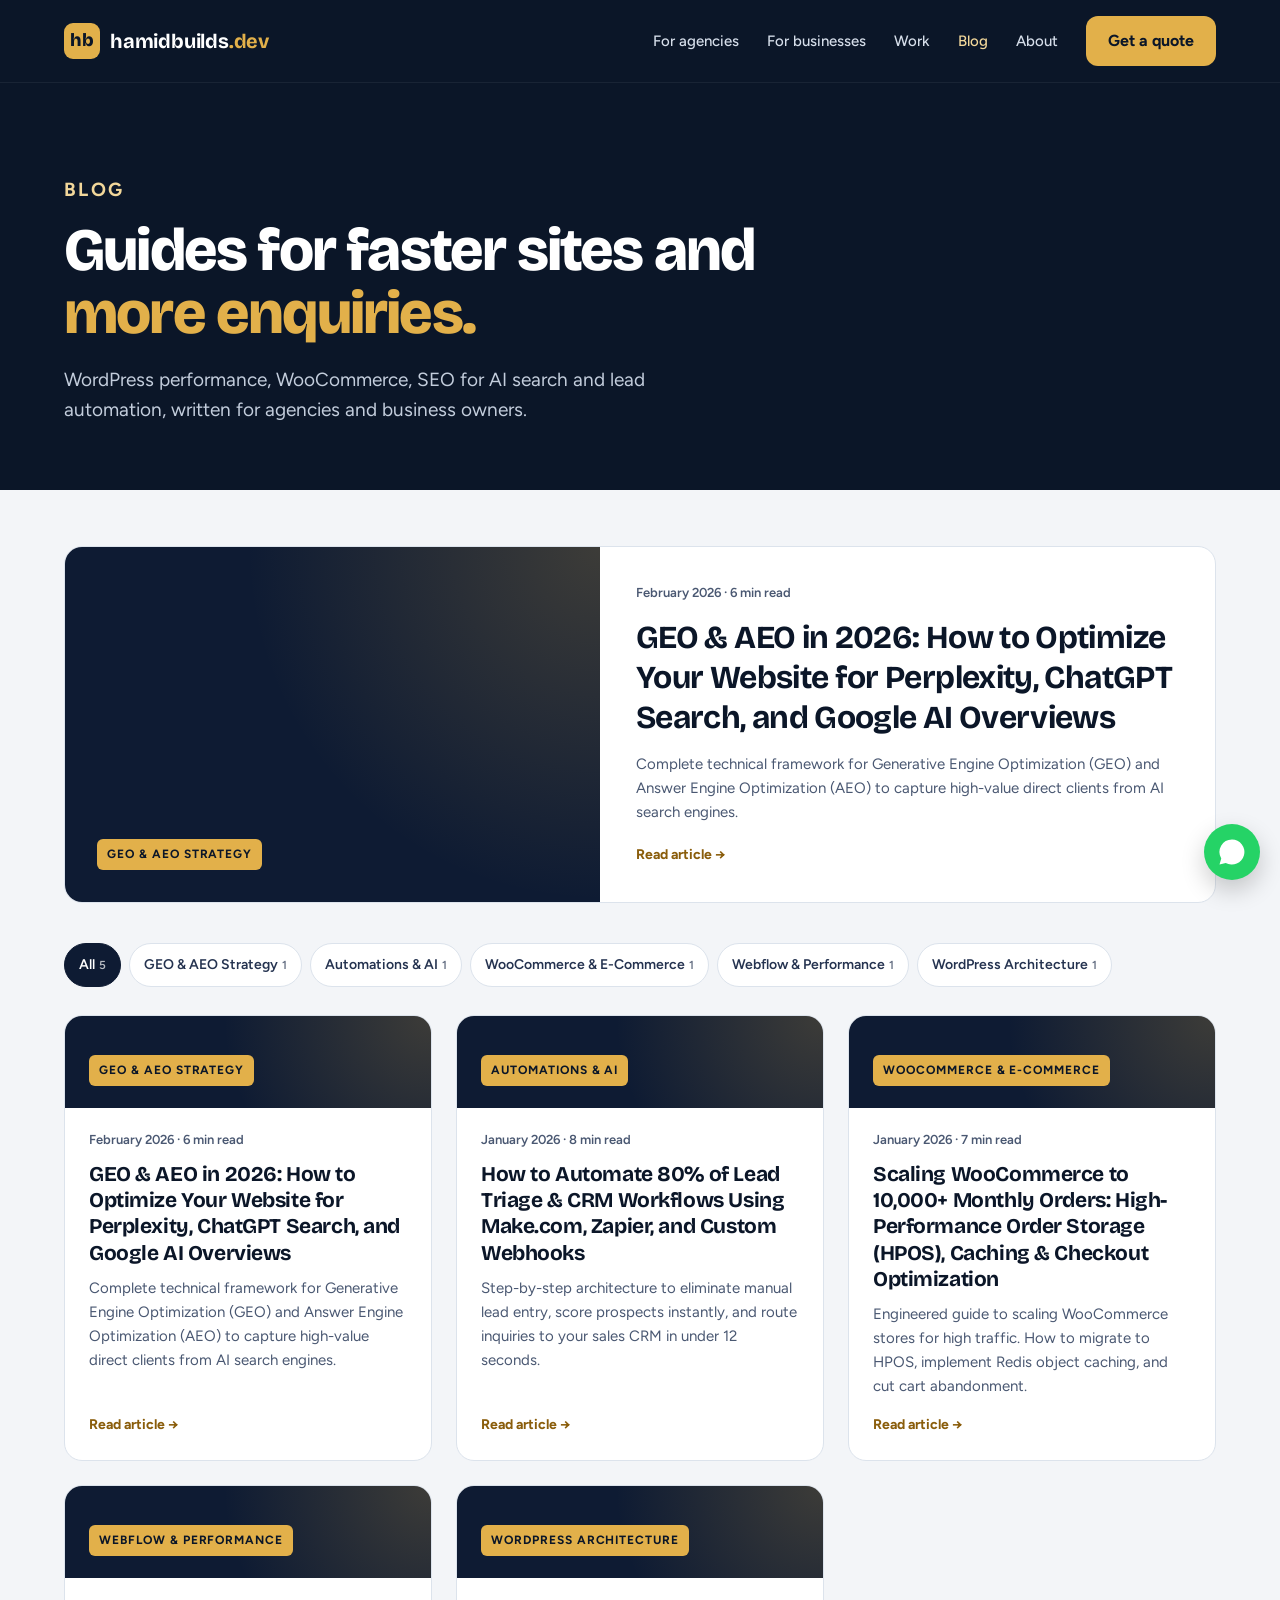
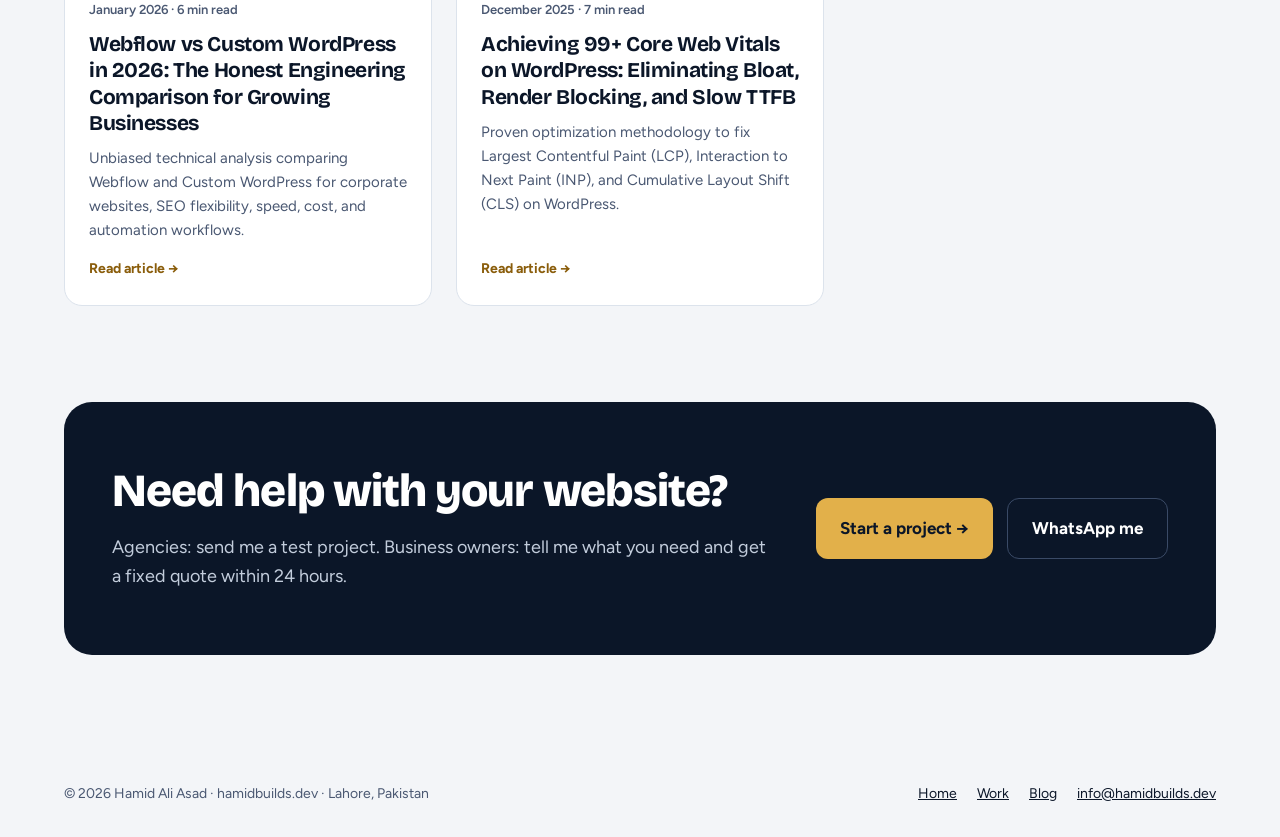
==== blog/index.html @ 0f8c9659 "Sync with hamidbuilds.dev: blog redesign and new contact email Co-Authored-By: Claude Opus 5.5 <nore" ====
<!DOCTYPE html>
<html lang="en">
<head>
<meta charset="UTF-8">
<meta name="viewport" content="width=device-width, initial-scale=1.0">
<title>Blog — WordPress, SEO &amp; Automation Guides | Hamid Ali Asad</title>
<meta name="description" content="Practical guides on WordPress performance, WooCommerce, SEO for AI search, and lead automation from Hamid Ali Asad.">
<link rel="canonical" href="https://hamidbuilds.dev/blog/">
<meta name="robots" content="index, follow, max-image-preview:large">
<meta name="author" content="Hamid Ali Asad">
<meta property="og:type" content="website">
<meta property="og:site_name" content="hamidbuilds.dev">
<meta property="og:title" content="Blog — WordPress, SEO &amp; Automation Guides | Hamid Ali Asad">
<meta property="og:description" content="Practical guides on WordPress performance, WooCommerce, SEO for AI search, and lead automation from Hamid Ali Asad.">
<meta property="og:url" content="https://hamidbuilds.dev/blog/">
<meta property="og:image" content="https://hamidbuilds.dev/assets/og-image.png">
<meta name="twitter:card" content="summary_large_image">
<meta name="twitter:title" content="Blog — WordPress, SEO &amp; Automation Guides | Hamid Ali Asad">
<meta name="twitter:description" content="Practical guides on WordPress performance, WooCommerce, SEO for AI search, and lead automation from Hamid Ali Asad.">
<meta name="twitter:image" content="https://hamidbuilds.dev/assets/og-image.png">
<meta name="theme-color" content="#0B1628">
<link rel="icon" href="data:image/svg+xml,%3Csvg xmlns='http://www.w3.org/2000/svg' viewBox='0 0 64 64'%3E%3Crect width='64' height='64' rx='16' fill='%23E2B04A'/%3E%3Ctext x='32' y='43' text-anchor='middle' font-family='Arial' font-weight='800' font-size='30' fill='%230B1628'%3Ehb%3C/text%3E%3C/svg%3E">
<link rel="alternate" type="application/rss+xml" title="hamidbuilds.dev blog" href="https://hamidbuilds.dev/blog/feed.xml">
<link rel="preconnect" href="https://fonts.googleapis.com">
<link rel="preconnect" href="https://fonts.gstatic.com" crossorigin>
<link href="https://fonts.googleapis.com/css2?family=Bricolage+Grotesque:opsz,wght@12..96,500;12..96,700;12..96,800&family=Figtree:wght@400;500;600;700&display=swap" rel="stylesheet">
<link rel="stylesheet" href="/assets/site.css">
<script type="application/ld+json">{"@context": "https://schema.org", "@type": "Blog", "name": "hamidbuilds.dev blog", "url": "https://hamidbuilds.dev/blog/", "author": {"@type": "Person", "name": "Hamid Ali Asad"}, "blogPost": [{"@type": "BlogPosting", "headline": "GEO & AEO in 2026: How to Optimize Your Website for Perplexity, ChatGPT Search, and Google AI Overviews", "url": "https://hamidbuilds.dev/blog/geo-aeo-generative-engine-optimization-guide.html", "datePublished": "2026-02-01"}, {"@type": "BlogPosting", "headline": "How to Automate 80% of Lead Triage & CRM Workflows Using Make.com, Zapier, and Custom Webhooks", "url": "https://hamidbuilds.dev/blog/automate-lead-triage-crm-workflows-make-zapier.html", "datePublished": "2026-01-01"}, {"@type": "BlogPosting", "headline": "Scaling WooCommerce to 10,000+ Monthly Orders: High-Performance Order Storage (HPOS), Caching & Checkout Optimization", "url": "https://hamidbuilds.dev/blog/scaling-woocommerce-hpos-caching-checkout-optimization.html", "datePublished": "2026-01-01"}, {"@type": "BlogPosting", "headline": "Webflow vs Custom WordPress in 2026: The Honest Engineering Comparison for Growing Businesses", "url": "https://hamidbuilds.dev/blog/webflow-vs-custom-wordpress-engineering-comparison.html", "datePublished": "2026-01-01"}, {"@type": "BlogPosting", "headline": "Achieving 99+ Core Web Vitals on WordPress: Eliminating Bloat, Render Blocking, and Slow TTFB", "url": "https://hamidbuilds.dev/blog/achieving-99-core-web-vitals-wordpress.html", "datePublished": "2025-12-01"}]}</script>
</head>
<body>
<a class="skip" href="#main">Skip to content</a>
<header class="site-header">
  <div class="wrap">
    <a class="brand" href="/" aria-label="hamidbuilds.dev home">
      <span class="brand-mark" aria-hidden="true">hb</span>
      <span class="brand-name">hamidbuilds<span>.dev</span></span>
    </a>
    <button class="nav-toggle" type="button" aria-expanded="false" aria-controls="site-nav" aria-label="Open menu">
      <svg aria-hidden="true" width="22" height="22" viewBox="0 0 24 24" fill="none" stroke="currentColor" stroke-width="2" stroke-linecap="round"><path d="M4 7h16M4 12h16M4 17h16"/></svg>
    </button>
    <nav class="nav" id="site-nav" aria-label="Main">
      <a href="/#agencies">For agencies</a>
      <a href="/#businesses">For businesses</a>
      <a href="/work.html">Work</a>
      <a href="/blog/" aria-current="page">Blog</a>
      <a href="/#about">About</a>
      <a class="btn btn-gold" href="/#contact">Get a quote</a>
    </nav>
  </div>
</header>

<main id="main">
  <section class="page-hero">
    <div class="wrap">
      <p class="eyebrow" style="color:var(--gold-soft)">Blog</p>
      <h1 style="margin-top:14px">Guides for faster sites and <span>more enquiries.</span></h1>
      <p>WordPress performance, WooCommerce, SEO for AI search and lead automation, written for agencies and business owners.</p>
    </div>
  </section>
  <section class="section" style="padding-top:56px">
    <div class="wrap">
      <a class="post-card post-card-big" href="/blog/geo-aeo-generative-engine-optimization-guide.html" data-cat="GEO &amp; AEO Strategy"><div class="post-card-top"><span class="post-cat">GEO &amp; AEO Strategy</span></div><div class="post-card-body"><span class="card-meta">February 2026 · 6 min read</span><h3>GEO &amp; AEO in 2026: How to Optimize Your Website for Perplexity, ChatGPT Search, and Google AI Overviews</h3><p class="card-desc">Complete technical framework for Generative Engine Optimization (GEO) and Answer Engine Optimization (AEO) to capture high-value direct clients from AI search engines.</p><span class="post-more">Read article →</span></div></a>
      <div class="tabs blog-tabs" id="blog-tabs" role="group" aria-label="Filter by topic"><button class="tab" type="button" data-cat="All" aria-pressed="true">All<small>5</small></button><button class="tab" type="button" data-cat="GEO &amp; AEO Strategy" aria-pressed="false">GEO &amp; AEO Strategy<small>1</small></button><button class="tab" type="button" data-cat="Automations &amp; AI" aria-pressed="false">Automations &amp; AI<small>1</small></button><button class="tab" type="button" data-cat="WooCommerce &amp; E-Commerce" aria-pressed="false">WooCommerce &amp; E-Commerce<small>1</small></button><button class="tab" type="button" data-cat="Webflow &amp; Performance" aria-pressed="false">Webflow &amp; Performance<small>1</small></button><button class="tab" type="button" data-cat="WordPress Architecture" aria-pressed="false">WordPress Architecture<small>1</small></button></div>
      <div class="post-grid" id="post-grid"><a class="post-card" href="/blog/geo-aeo-generative-engine-optimization-guide.html" data-cat="GEO &amp; AEO Strategy"><div class="post-card-top"><span class="post-cat">GEO &amp; AEO Strategy</span></div><div class="post-card-body"><span class="card-meta">February 2026 · 6 min read</span><h3>GEO &amp; AEO in 2026: How to Optimize Your Website for Perplexity, ChatGPT Search, and Google AI Overviews</h3><p class="card-desc">Complete technical framework for Generative Engine Optimization (GEO) and Answer Engine Optimization (AEO) to capture high-value direct clients from AI search engines.</p><span class="post-more">Read article →</span></div></a><a class="post-card" href="/blog/automate-lead-triage-crm-workflows-make-zapier.html" data-cat="Automations &amp; AI"><div class="post-card-top"><span class="post-cat">Automations &amp; AI</span></div><div class="post-card-body"><span class="card-meta">January 2026 · 8 min read</span><h3>How to Automate 80% of Lead Triage &amp; CRM Workflows Using Make.com, Zapier, and Custom Webhooks</h3><p class="card-desc">Step-by-step architecture to eliminate manual lead entry, score prospects instantly, and route inquiries to your sales CRM in under 12 seconds.</p><span class="post-more">Read article →</span></div></a><a class="post-card" href="/blog/scaling-woocommerce-hpos-caching-checkout-optimization.html" data-cat="WooCommerce &amp; E-Commerce"><div class="post-card-top"><span class="post-cat">WooCommerce &amp; E-Commerce</span></div><div class="post-card-body"><span class="card-meta">January 2026 · 7 min read</span><h3>Scaling WooCommerce to 10,000+ Monthly Orders: High-Performance Order Storage (HPOS), Caching &amp; Checkout Optimization</h3><p class="card-desc">Engineered guide to scaling WooCommerce stores for high traffic. How to migrate to HPOS, implement Redis object caching, and cut cart abandonment.</p><span class="post-more">Read article →</span></div></a><a class="post-card" href="/blog/webflow-vs-custom-wordpress-engineering-comparison.html" data-cat="Webflow &amp; Performance"><div class="post-card-top"><span class="post-cat">Webflow &amp; Performance</span></div><div class="post-card-body"><span class="card-meta">January 2026 · 6 min read</span><h3>Webflow vs Custom WordPress in 2026: The Honest Engineering Comparison for Growing Businesses</h3><p class="card-desc">Unbiased technical analysis comparing Webflow and Custom WordPress for corporate websites, SEO flexibility, speed, cost, and automation workflows.</p><span class="post-more">Read article →</span></div></a><a class="post-card" href="/blog/achieving-99-core-web-vitals-wordpress.html" data-cat="WordPress Architecture"><div class="post-card-top"><span class="post-cat">WordPress Architecture</span></div><div class="post-card-body"><span class="card-meta">December 2025 · 7 min read</span><h3>Achieving 99+ Core Web Vitals on WordPress: Eliminating Bloat, Render Blocking, and Slow TTFB</h3><p class="card-desc">Proven optimization methodology to fix Largest Contentful Paint (LCP), Interaction to Next Paint (INP), and Cumulative Layout Shift (CLS) on WordPress.</p><span class="post-more">Read article →</span></div></a></div>
    </div>
  </section>

<section class="contact" style="background:transparent;padding:0 0 96px">
  <div class="wrap">
    <div class="contact-card" style="align-items:center">
      <div class="contact-copy">
        <h2>Need help with your website?</h2>
        <p>Agencies: send me a test project. Business owners: tell me what you need and get a fixed quote within 24 hours.</p>
      </div>
      <div class="cta-row">
        <a class="btn btn-gold btn-lg" href="/#contact">Start a project →</a>
        <a class="btn btn-ghost btn-lg" href="https://wa.me/923077138743" target="_blank" rel="noopener">WhatsApp me</a>
      </div>
    </div>
  </div>
</section>
</main>
<script>
(function(){
  var tabs=[].slice.call(document.querySelectorAll('#blog-tabs .tab'));
  var cards=[].slice.call(document.querySelectorAll('#post-grid .post-card'));
  tabs.forEach(function(t){t.addEventListener('click',function(){
    var c=t.getAttribute('data-cat');
    tabs.forEach(function(x){x.setAttribute('aria-pressed',x===t?'true':'false');});
    cards.forEach(function(k){k.hidden=!(c==='All'||k.getAttribute('data-cat')===c);});
  });});
})();
</script>
<footer class="site-footer">
  <div class="wrap">
    <span>© <span id="year">2026</span> Hamid Ali Asad · hamidbuilds.dev · Lahore, Pakistan</span>
    <nav aria-label="Footer"><a href="/">Home</a><a href="/work.html">Work</a><a href="/blog/">Blog</a><a href="mailto:info@hamidbuilds.dev">info@hamidbuilds.dev</a></nav>
  </div>
</footer>
<a class="wa-float" href="https://wa.me/923077138743" target="_blank" rel="noopener" aria-label="Chat on WhatsApp"><svg aria-hidden="true" width="30" height="30" viewBox="0 0 24 24" fill="#fff"><path d="M12 2a10 10 0 0 0-8.6 15.1L2 22l5-1.3A10 10 0 1 0 12 2zm4.5 12.1c-.2-.1-1.5-.7-1.7-.8s-.4-.1-.6.1-.7.8-.8 1-.3.2-.6.1a6.7 6.7 0 0 1-3.3-2.9c-.3-.4.3-.4.7-1.3a.5.5 0 0 0 0-.5l-.8-1.8c-.2-.5-.4-.4-.6-.4h-.5a1 1 0 0 0-.7.3 3 3 0 0 0-.9 2.2 5.2 5.2 0 0 0 1.1 2.7 11.8 11.8 0 0 0 4.5 4c1.7.7 2.3.8 3.2.6a2.7 2.7 0 0 0 1.7-1.2 2.2 2.2 0 0 0 .2-1.2c-.1-.1-.3-.2-.5-.3z"/></svg></a>
<script src="/assets/site.js" defer></script>
</body>
</html>
---- assets/site.css ----
:root{
  --navy-900:#0B1628;
  --navy-800:#0E1B33;
  --navy-700:#13223D;
  --navy-600:#1B2D4E;
  --line-dark:#22355A;
  --gold:#E2B04A;
  --gold-soft:#F2D79A;
  --gold-ink:#8A5D0B;
  --ink:#0B1628;
  --text:#142033;
  --muted:#4A5872;
  --muted-dark:#93A1B8;
  --body-dark:#C3CDDC;
  --bg:#F3F5F8;
  --card:#FFFFFF;
  --line:#DCE3EC;
  --chip:#EEF2F7;
  --radius:18px;
  --display:'Bricolage Grotesque',system-ui,sans-serif;
  --sans:'Figtree',system-ui,sans-serif;
}
*,*::before,*::after{box-sizing:border-box}
html{scroll-behavior:smooth}
body{margin:0;background:var(--bg);color:var(--text);font-family:var(--sans);font-size:16px;line-height:1.6;-webkit-font-smoothing:antialiased}
img{max-width:100%;display:block}
a{color:var(--ink)}
a:hover{color:var(--gold-ink)}
h1,h2,h3{margin:0;font-family:var(--display);letter-spacing:-.02em;color:var(--ink)}
p{margin:0}
.wrap{max-width:1200px;margin:0 auto;padding:0 24px}
.skip{position:absolute;left:-999px;top:8px;background:var(--gold);color:var(--ink);padding:10px 14px;border-radius:8px;z-index:200}
.skip:focus{left:8px}
:focus-visible{outline:3px solid var(--gold);outline-offset:3px;border-radius:6px}

/* Header */
.site-header{background:var(--navy-900);color:#fff;position:sticky;top:0;z-index:100;border-bottom:1px solid rgba(255,255,255,.06)}
.site-header .wrap{display:flex;align-items:center;justify-content:space-between;gap:16px;padding-top:16px;padding-bottom:16px}
.brand{display:flex;align-items:center;gap:10px;color:#fff;text-decoration:none}
.brand:hover{color:#fff}
.brand-mark{width:36px;height:36px;border-radius:9px;background:var(--gold);color:var(--navy-900);display:flex;align-items:center;justify-content:center;font-family:var(--display);font-weight:800;font-size:18px}
.brand-name{font-family:var(--display);font-weight:700;font-size:20px;letter-spacing:-.01em}
.brand-name span{color:var(--gold)}
.nav{display:flex;align-items:center;gap:28px;font-size:15px;font-weight:500}
.nav a{color:#D6DEEA;text-decoration:none}
.nav a:hover,.nav a[aria-current="page"]{color:var(--gold-soft)}
.nav .btn{color:var(--navy-900)}
.nav-toggle{display:none;background:none;border:1px solid #3A4A66;color:#fff;border-radius:10px;width:44px;height:44px;align-items:center;justify-content:center;cursor:pointer}

/* Buttons */
.btn{display:inline-flex;align-items:center;justify-content:center;gap:8px;min-height:48px;padding:12px 22px;border-radius:12px;font-weight:700;font-size:16px;text-decoration:none;border:0;cursor:pointer;font-family:inherit;transition:transform .15s,background .15s}
.btn:hover{transform:translateY(-1px)}
.btn-gold{background:var(--gold);color:var(--navy-900)}
.btn-gold:hover{background:#ECC066;color:var(--navy-900)}
.btn-navy{background:var(--navy-800);color:#fff}
.btn-navy:hover{background:#18294A;color:#fff}
.btn-ghost{background:transparent;color:#fff;border:1px solid #3A4A66}
.btn-ghost:hover{border-color:var(--gold);color:#fff}
.btn-lg{font-size:17px;padding:16px 24px}

/* Hero */
.hero{background:var(--navy-900);color:#fff;padding:72px 0 96px}
.hero .wrap{display:flex;flex-wrap:wrap;gap:56px;align-items:center}
.hero-copy{flex:1 1 460px;min-width:0;display:flex;flex-direction:column;gap:28px}
.pill{align-self:flex-start;display:inline-flex;align-items:center;gap:10px;font-size:14px;font-weight:600;color:var(--gold-soft);background:rgba(226,176,74,.12);border:1px solid rgba(226,176,74,.35);padding:8px 14px;border-radius:999px}
.pill i{width:8px;height:8px;border-radius:50%;background:#5BD69A;display:block}
.hero h1{color:#fff;font-weight:800;font-size:clamp(40px,6vw,64px);line-height:1.03;letter-spacing:-.03em}
.hero h1 span{color:var(--gold)}
.hero-sub{font-size:20px;line-height:1.55;color:var(--body-dark);max-width:560px}
.cta-row{display:flex;flex-wrap:wrap;gap:14px}
.hero-meta{font-size:14px;color:var(--muted-dark);letter-spacing:.02em}
.hero-visual{flex:1 1 380px;min-width:0;max-width:620px;display:flex;flex-direction:column;gap:16px}
.browser{background:var(--navy-700);border:1px solid var(--line-dark);border-radius:18px;padding:16px}
.browser-dots{display:flex;gap:6px;margin-bottom:12px}
.browser-dots i{width:10px;height:10px;border-radius:50%;background:#2C3E60;display:block}
.browser-shot{aspect-ratio:16/10;border-radius:10px;overflow:hidden;background:var(--navy-600)}
.browser-shot img{width:100%;height:100%;object-fit:cover;object-position:top}
.stat-row{display:flex;flex-wrap:wrap;gap:16px}
.stat{flex:1 1 150px;background:var(--navy-700);border:1px solid var(--line-dark);border-radius:14px;padding:18px;display:flex;flex-direction:column;gap:4px}
.stat small{font-size:13px;color:var(--muted-dark)}
.stat strong{font-family:var(--display);font-size:26px;font-weight:700;color:#fff;line-height:1.15}

/* Strip */
.strip{background:#fff;border-bottom:1px solid #E2E7EF;padding:26px 0}
.strip .wrap{display:flex;flex-wrap:wrap;justify-content:space-between;gap:14px 24px;font-size:15px;color:var(--muted);font-weight:600}

/* Sections */
.section{padding:96px 0}
.section-white{background:#fff;border-top:1px solid #E2E7EF;border-bottom:1px solid #E2E7EF}
.eyebrow{font-size:14px;font-weight:700;letter-spacing:.12em;text-transform:uppercase;color:var(--gold-ink)}
.section-head{display:flex;flex-direction:column;gap:14px;max-width:720px;margin-bottom:44px}
.section-head h2{font-weight:800;font-size:clamp(32px,4vw,46px);line-height:1.08}
.section-head p{font-size:18px;color:var(--muted)}
.head-row{display:flex;flex-wrap:wrap;justify-content:space-between;align-items:flex-end;gap:20px;margin-bottom:40px}
.head-row .section-head{margin-bottom:0}

/* Paths */
.paths{display:flex;flex-wrap:wrap;gap:24px}
.path{flex:1 1 460px;min-width:0;border-radius:22px;padding:40px;display:flex;flex-direction:column;gap:22px;background:#fff;border:1px solid var(--line)}
.path-dark{background:var(--navy-800);border-color:var(--navy-800);color:#fff}
.path-dark h3{color:#fff}
.path-tag{display:flex;align-items:center;gap:12px;font-size:14px;font-weight:700;letter-spacing:.1em;text-transform:uppercase;color:var(--gold-ink)}
.path-dark .path-tag{color:var(--gold-soft)}
.path-icon{width:44px;height:44px;border-radius:12px;background:#FBF1DC;display:flex;align-items:center;justify-content:center}
.path-dark .path-icon{background:rgba(226,176,74,.16)}
.path h3{font-size:30px;line-height:1.15;font-weight:700}
.path p{font-size:17px;color:var(--muted)}
.path-dark p{color:var(--body-dark)}
.ticks{margin:0;padding:0;list-style:none;display:flex;flex-direction:column;gap:12px;font-size:16px;color:#253350}
.path-dark .ticks{color:#E6EBF3}
.ticks li{display:flex;gap:12px}
.ticks li::before{content:"✓";color:var(--gold-ink);font-weight:800}
.path-dark .ticks li::before{color:var(--gold)}
.path .btn{margin-top:auto;align-self:flex-start}

/* Project cards */
.cards{display:grid;grid-template-columns:repeat(auto-fill,minmax(min(300px,100%),1fr));gap:24px}
.card{background:#fff;border:1px solid var(--line);border-radius:var(--radius);overflow:hidden;display:flex;flex-direction:column;text-decoration:none;color:inherit;transition:transform .2s,box-shadow .2s}
.card[hidden]{display:none}
.card:hover{transform:translateY(-3px);box-shadow:0 14px 30px rgba(11,22,40,.10);color:inherit}
.thumb{position:relative;aspect-ratio:16/10;background:#E6EBF2;overflow:hidden}
.thumb img{width:100%;height:100%;object-fit:cover;object-position:top;transition:transform .5s}
.card:hover .thumb img{transform:scale(1.03)}
.thumb-fallback{position:absolute;inset:0;display:flex;flex-direction:column;align-items:center;justify-content:center;gap:6px;background:linear-gradient(160deg,#E9EEF5,#DCE3EC);color:var(--muted);font-weight:600;font-size:14px}
.thumb-fallback b{font-family:var(--display);font-size:38px;color:var(--navy-800);line-height:1}
.card-body{padding:22px 24px 24px;display:flex;flex-direction:column;gap:10px;flex:1}
.card-meta{font-size:13px;font-weight:600;color:var(--muted)}
.card h3{font-size:21px;font-weight:700}
.card-desc{font-size:15px;line-height:1.6;color:var(--muted)}
.card-foot{margin-top:auto;display:flex;justify-content:space-between;align-items:center;gap:12px;padding-top:6px;font-size:13px;color:var(--muted)}
.card-foot span:first-child{min-width:0;overflow:hidden;text-overflow:ellipsis;white-space:nowrap}
.card-foot span:last-child{font-weight:700;color:var(--gold-ink);white-space:nowrap}
.chips{display:flex;flex-wrap:wrap;gap:8px}
.chip{font-size:12px;font-weight:600;background:var(--chip);color:#253350;padding:6px 10px;border-radius:999px}
.note-box{margin-top:24px;background:#fff;border:1px dashed #B9C4D4;border-radius:18px;padding:24px 28px;display:flex;flex-wrap:wrap;align-items:center;justify-content:space-between;gap:16px}
.note-box p{max-width:760px;color:#253350}

/* Process */
.steps{margin:0;padding:0;list-style:none;display:grid;grid-template-columns:repeat(auto-fit,minmax(230px,1fr));gap:24px}
.steps li{display:flex;flex-direction:column;gap:12px;padding-top:20px;border-top:3px solid var(--navy-800)}
.steps li:last-child{border-top-color:var(--gold)}
.steps b{font-family:var(--display);font-size:15px;color:var(--gold-ink)}
.steps h3{font-family:var(--sans);letter-spacing:0;font-size:20px}
.steps p{font-size:15px;color:var(--muted)}

/* Testimonials */
.quotes{display:flex;flex-wrap:wrap;gap:24px}
.quote{flex:1 1 460px;min-width:0;margin:0;border-radius:22px;padding:40px;display:flex;flex-direction:column;gap:24px;background:#fff;border:1px solid var(--line)}
.quote:first-child{background:var(--navy-800);border-color:var(--navy-800);color:#fff}
.quote blockquote{margin:0;font-family:var(--display);font-size:24px;line-height:1.4;font-weight:500;color:var(--ink)}
.quote:first-child blockquote{color:#fff}
.quote figcaption{display:flex;align-items:center;gap:14px}
.avatar{width:48px;height:48px;border-radius:50%;background:var(--chip);color:var(--gold-ink);display:flex;align-items:center;justify-content:center;font-weight:700;flex-shrink:0}
.quote:first-child .avatar{background:#24375A;color:var(--gold-soft)}
.quote figcaption small{display:block;font-size:14px;color:var(--muted)}
.quote:first-child figcaption small{color:var(--muted-dark)}

/* Stack */
.stack{display:flex;flex-wrap:wrap;gap:10px}
.stack span{background:#fff;border:1px solid var(--line);border-radius:10px;padding:10px 14px;font-size:15px;font-weight:600;color:#253350}

/* Contact */
.contact{padding:24px 0 96px;background:#fff}
.contact-card{background:var(--navy-900);color:#fff;border-radius:28px;padding:64px 48px;display:flex;flex-wrap:wrap;gap:48px;align-items:flex-start}
.contact-copy{flex:1 1 400px;min-width:0;display:flex;flex-direction:column;gap:18px}
.contact-copy h2{color:#fff;font-weight:800;font-size:clamp(32px,4vw,46px);line-height:1.08}
.contact-copy p{font-size:18px;color:var(--body-dark)}
.contact-lines{display:flex;flex-direction:column;gap:12px;margin-top:8px}
.contact-lines a{display:inline-flex;align-items:center;gap:12px;color:#fff;text-decoration:none;font-weight:600;font-size:17px}
.contact-lines a:hover{color:var(--gold-soft)}
.contact-lines svg{flex-shrink:0}
.form{flex:1 1 420px;min-width:0;display:flex;flex-direction:column;gap:14px}
.form-row{display:grid;grid-template-columns:1fr 1fr;gap:14px}
.field{display:flex;flex-direction:column;gap:6px}
.field label{font-size:14px;font-weight:600;color:#D6DEEA}
.field input,.field select,.field textarea{padding:14px 16px;border-radius:10px;border:1px solid #2C3E60;background:var(--navy-700);color:#fff;font-size:16px;font-family:inherit;width:100%}
.field select option{background:var(--navy-700)}
.field input::placeholder,.field textarea::placeholder{color:#8293AE}
.field input:focus,.field select:focus,.field textarea:focus{outline:none;border-color:var(--gold)}
.form .btn{margin-top:6px}
.form-status{font-size:15px;min-height:22px;color:var(--gold-soft)}

/* Footer */
.site-footer{padding:32px 0;background:var(--bg)}
.site-footer .wrap{display:flex;flex-wrap:wrap;justify-content:space-between;gap:16px;font-size:14px;color:var(--muted)}
.site-footer nav{display:flex;flex-wrap:wrap;gap:12px 20px}

/* WhatsApp float */
.wa-float{position:fixed;right:20px;bottom:20px;z-index:90;width:56px;height:56px;border-radius:50%;background:#25D366;display:flex;align-items:center;justify-content:center;box-shadow:0 10px 24px rgba(0,0,0,.2)}
.wa-float:hover{transform:scale(1.05)}

/* Work page */
.page-hero{background:var(--navy-900);color:#fff;padding:72px 0 64px}
.page-hero h1{color:#fff;font-weight:800;font-size:clamp(38px,5.5vw,60px);line-height:1.05;letter-spacing:-.03em;max-width:820px}
.page-hero h1 span{color:var(--gold)}
.page-hero p{margin-top:20px;font-size:19px;color:var(--body-dark);max-width:640px}
.counts{display:flex;flex-wrap:wrap;gap:12px;margin-top:32px}
.counts span{background:var(--navy-700);border:1px solid var(--line-dark);border-radius:999px;padding:8px 14px;font-size:14px;color:#D6DEEA}
.counts b{color:var(--gold-soft)}
.filters{position:sticky;top:82px;z-index:50;background:rgba(243,245,248,.95);backdrop-filter:blur(8px);border-bottom:1px solid var(--line);padding:18px 0}
.filters .wrap{display:flex;flex-wrap:wrap;gap:12px;align-items:center;justify-content:space-between}
.tabs{display:flex;flex-wrap:wrap;gap:8px}
.tab{font-family:inherit;font-size:14px;font-weight:600;padding:10px 14px;min-height:44px;border-radius:999px;border:1px solid var(--line);background:#fff;color:#253350;cursor:pointer}
.tab:hover{border-color:#9AA8BD}
.tab[aria-pressed="true"]{background:var(--navy-800);border-color:var(--navy-800);color:#fff}
.tab small{opacity:.7;margin-left:4px}
.search{position:relative;flex:0 1 300px;min-width:min(220px,100%)}
.search input{width:100%;padding:12px 16px 12px 42px;border-radius:12px;border:1px solid var(--line);background:#fff;font-size:15px;font-family:inherit;min-height:44px}
.search svg{position:absolute;left:14px;top:50%;transform:translateY(-50%)}
.results{padding:20px 0 0;font-size:15px;color:var(--muted)}
.empty{grid-column:1/-1;text-align:center;padding:64px 16px;color:var(--muted)}

@media (max-width:860px){
  .nav-toggle{display:inline-flex}
  .nav{display:none;position:absolute;left:0;right:0;top:100%;background:var(--navy-900);flex-direction:column;align-items:stretch;gap:0;padding:8px 24px 20px;border-bottom:1px solid rgba(255,255,255,.08)}
  .nav.open{display:flex}
  .nav a{padding:14px 0;border-bottom:1px solid rgba(255,255,255,.06)}
  .nav .btn{margin-top:12px;border-bottom:0}
  .site-header .wrap{position:relative}
  .filters{top:76px}
}
@media (max-width:640px){
  .hero{padding:48px 0 64px}
  .section{padding:72px 0}
  .path,.quote{padding:28px}
  .contact-card{padding:40px 22px;border-radius:22px}
  .form-row{grid-template-columns:1fr}
  .hero-sub{font-size:18px}
  .filters{position:static}
}
@media (prefers-reduced-motion:reduce){*{transition:none!important;scroll-behavior:auto!important}}

/* About */
.about{display:flex;flex-wrap:wrap;gap:48px;align-items:center}
.about-photo{flex:0 1 360px;min-width:240px;border-radius:24px;overflow:hidden;background:var(--navy-800);aspect-ratio:1/1}
.about-photo img{width:100%;height:100%;object-fit:cover}
.about-copy{flex:1 1 440px;min-width:0;display:flex;flex-direction:column;gap:18px}
.about-copy h2{font-weight:800;font-size:clamp(32px,4vw,46px);line-height:1.08}
.about-copy p{font-size:18px;color:var(--muted)}
.facts{display:grid;grid-template-columns:repeat(auto-fit,minmax(160px,1fr));gap:14px;margin-top:8px}
.facts div{background:#fff;border:1px solid var(--line);border-radius:14px;padding:16px}
.facts small{display:block;font-size:13px;color:var(--muted)}
.facts strong{font-family:var(--display);font-size:20px;color:var(--ink)}
@media (max-width:640px){.about{gap:28px}.about-photo{flex-basis:100%;max-width:420px}}

/* Blog */
.post-grid{display:grid;grid-template-columns:repeat(auto-fill,minmax(min(320px,100%),1fr));gap:24px}
.post-card{background:#fff;border:1px solid var(--line);border-radius:var(--radius);overflow:hidden;display:flex;flex-direction:column;text-decoration:none;color:inherit;transition:transform .2s,box-shadow .2s}
.post-card[hidden]{display:none}
.post-card:hover{transform:translateY(-3px);box-shadow:0 14px 30px rgba(11,22,40,.10);color:inherit}
.post-card-top{background:var(--navy-800);padding:22px 24px;min-height:92px;display:flex;align-items:flex-end;background-image:radial-gradient(circle at 100% 0,rgba(226,176,74,.22),transparent 55%)}
.post-cat{display:inline-block;font-size:12px;font-weight:700;letter-spacing:.08em;text-transform:uppercase;color:var(--navy-900);background:var(--gold);padding:6px 10px;border-radius:6px}
.post-card-body{padding:22px 24px 24px;display:flex;flex-direction:column;gap:10px;flex:1}
.post-card h3{font-size:21px;font-weight:700;line-height:1.25}
.post-more{margin-top:auto;padding-top:6px;font-weight:700;font-size:14px;color:var(--gold-ink)}
.post-card-big{margin-bottom:40px;flex-direction:row;flex-wrap:wrap}
.post-card-big .post-card-top{flex:1 1 340px;min-height:240px;padding:32px;align-items:flex-end}
.post-card-big .post-card-body{flex:1 1 420px;padding:36px;gap:14px}
.post-card-big h3{font-size:clamp(24px,3vw,32px)}
.blog-tabs{margin-bottom:28px}
.post-hero{padding:48px 0 56px}
.post-wrap{max-width:820px}
.post-hero h1{font-size:clamp(32px,4.6vw,50px);line-height:1.1;margin-top:16px}
.crumbs{display:flex;flex-wrap:wrap;gap:8px;font-size:14px;color:var(--muted-dark);margin-bottom:22px}
.crumbs a{color:#D6DEEA;text-decoration:none}
.crumbs a:hover{color:var(--gold-soft)}
.post-cat-dark{margin:0}
.byline{display:flex;align-items:center;gap:12px;margin-top:28px}
.byline img{width:44px;height:44px;border-radius:50%;object-fit:cover}
.byline small{display:block;color:var(--muted-dark);font-size:14px}
.post-body{padding-top:48px;padding-bottom:72px}
.answer-box{background:#fff;border:1px solid var(--line);border-top:4px solid var(--gold);border-radius:16px;padding:24px 28px;display:flex;flex-direction:column;gap:10px}
.answer-box p:last-child{font-size:18px;line-height:1.65;color:#253350}
.takeaways{margin-top:32px;background:var(--navy-800);color:#fff;border-radius:16px;padding:28px}
.takeaways h2{color:#fff;font-size:22px;margin-bottom:16px}
.takeaways .ticks{color:#E6EBF3}
.takeaways .ticks li::before{color:var(--gold)}
.prose{margin-top:44px;font-size:18px;line-height:1.75;color:#253350}
.prose>*+*{margin-top:1.1em}
.prose h2{font-size:clamp(26px,3vw,32px);line-height:1.2;margin-top:1.9em}
.prose h3{font-family:var(--sans);letter-spacing:0;font-size:21px;margin-top:1.6em}
.prose p,.prose ul,.prose ol{margin-bottom:0}
.prose ul,.prose ol{padding-left:1.3em}
.prose li+li{margin-top:.4em}
.prose strong{color:var(--ink)}
.prose a{color:var(--gold-ink)}
.prose hr{border:0;border-top:1px solid var(--line);margin:2.2em 0}
.prose blockquote{margin-left:0;border-left:4px solid var(--gold);background:#fff;padding:16px 20px;border-radius:0 12px 12px 0;color:var(--ink)}
.prose code{font-family:ui-monospace,SFMono-Regular,Menlo,monospace;font-size:.88em;background:var(--chip);padding:2px 6px;border-radius:6px}
.prose pre{background:var(--navy-900);color:#E6EBF3;padding:20px;border-radius:14px;overflow-x:auto;font-size:14px;line-height:1.6}
.prose pre code{background:none;padding:0;color:inherit;font-size:inherit}
.table-wrap{overflow-x:auto;border:1px solid var(--line);border-radius:14px;background:#fff}
.prose table{border-collapse:collapse;width:100%;min-width:560px;font-size:15px;line-height:1.5}
.prose th,.prose td{padding:12px 14px;text-align:left;border-bottom:1px solid var(--line);vertical-align:top}
.prose th{background:var(--chip);color:var(--ink)}
.prose tr:last-child td{border-bottom:0}
.faqs{margin-top:56px}
.faqs h2{font-size:clamp(24px,3vw,30px);margin-bottom:18px}
.faq{background:#fff;border:1px solid var(--line);border-radius:14px;margin-top:12px}
.faq summary{cursor:pointer;padding:18px 22px;font-weight:700;color:var(--ink);font-size:17px;list-style:none;display:flex;justify-content:space-between;gap:16px;min-height:44px}
.faq summary::-webkit-details-marker{display:none}
.faq summary::after{content:"+";color:var(--gold-ink);font-size:22px;line-height:1}
.faq[open] summary::after{content:"–"}
.faq p{padding:0 22px 20px;color:var(--muted);font-size:16px}
.post-tags{margin-top:36px}
.author-box{margin-top:36px;display:flex;gap:18px;align-items:flex-start;background:#fff;border:1px solid var(--line);border-radius:16px;padding:24px}
.author-box img{width:72px;height:72px;border-radius:50%;object-fit:cover;flex-shrink:0}
.author-box p{color:var(--muted);font-size:15px;margin:6px 0 8px}
.author-box a{font-weight:700;font-size:15px;color:var(--gold-ink)}
@media (max-width:640px){.prose{font-size:17px}.takeaways,.answer-box{padding:22px}.post-card-big .post-card-top{min-height:120px}.post-card-big .post-card-body{padding:24px}}
.page-hero p.post-cat{color:var(--navy-900);margin-top:0;font-size:12px}
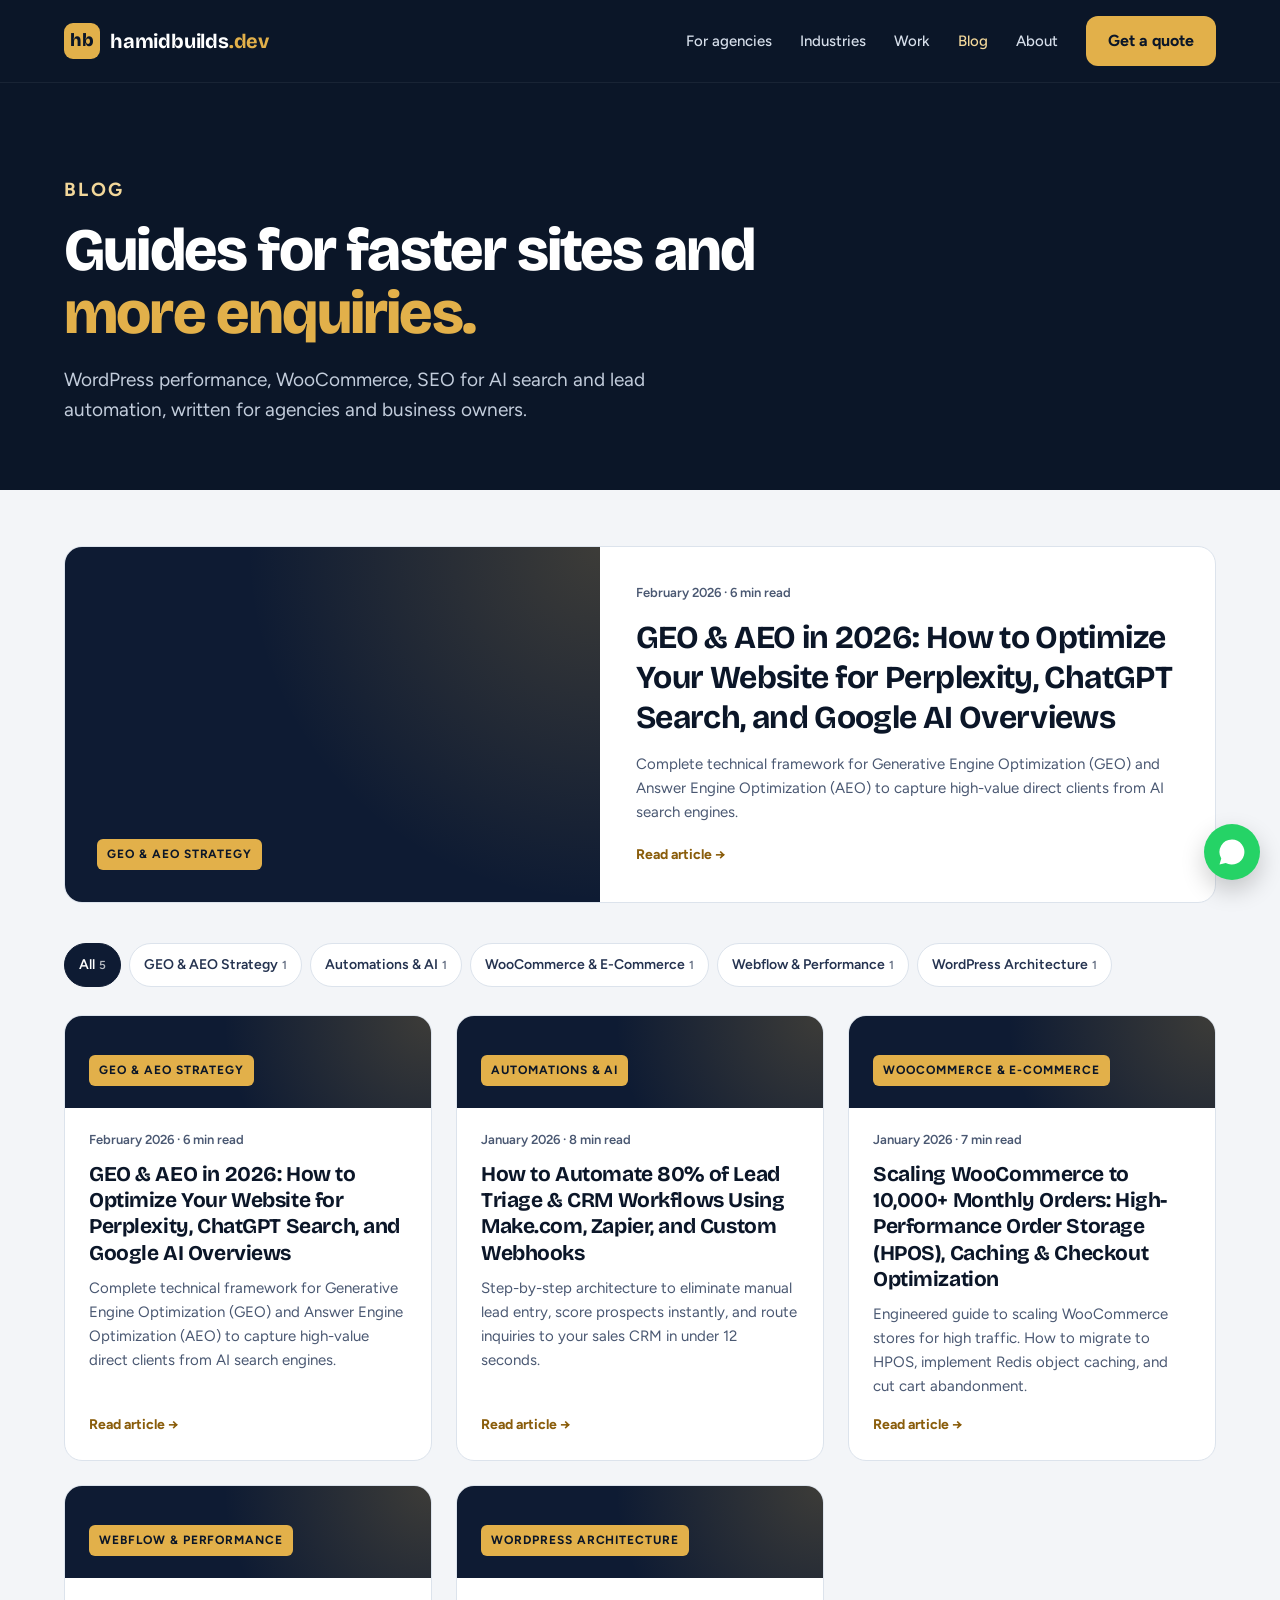
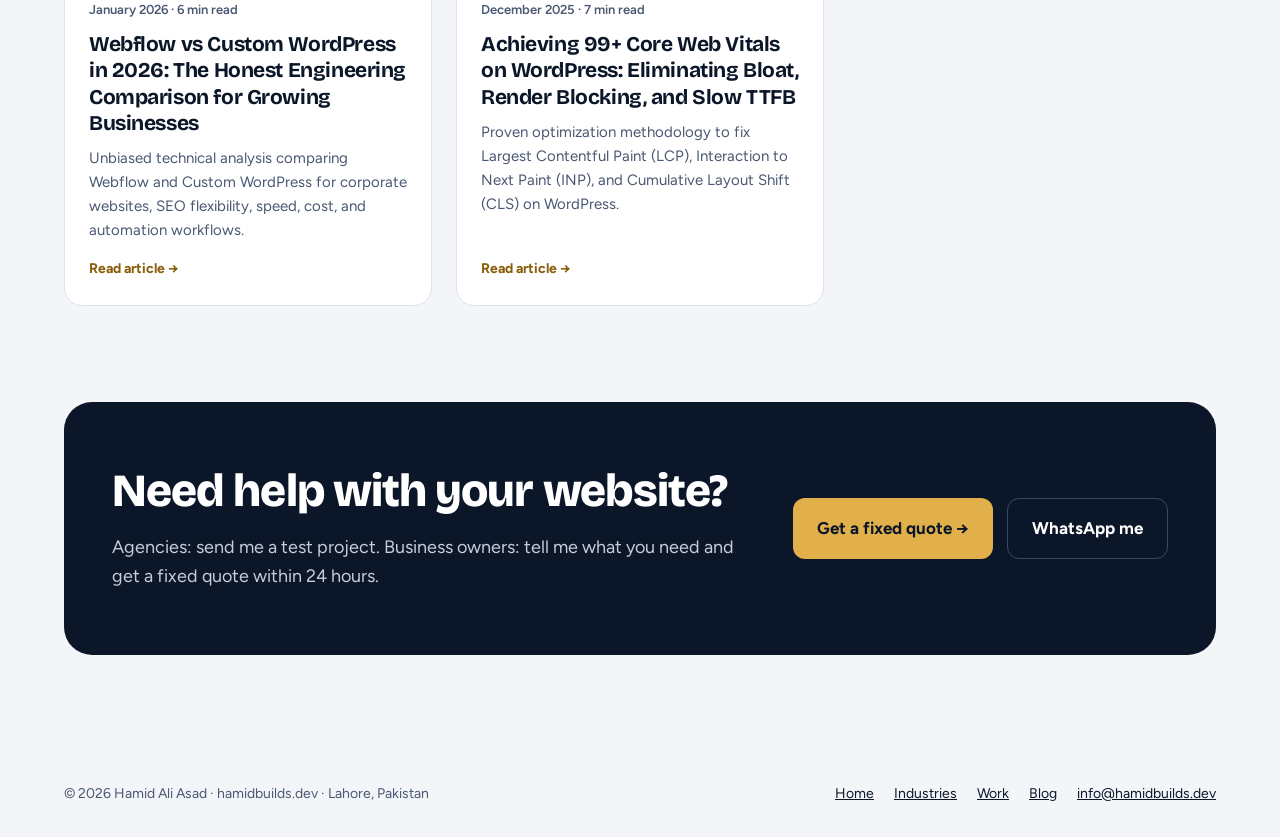
==== commit 323f1887: "Sync with hamidbuilds.dev: industry pages Co-Authored-By: Claude Opus 5.5 <noreply@anthropic.com> Cl" ====
--- a/blog/index.html
+++ b/blog/index.html
@@ -39,11 +39,7 @@
       <svg aria-hidden="true" width="22" height="22" viewBox="0 0 24 24" fill="none" stroke="currentColor" stroke-width="2" stroke-linecap="round"><path d="M4 7h16M4 12h16M4 17h16"/></svg>
     </button>
     <nav class="nav" id="site-nav" aria-label="Main">
-      <a href="/#agencies">For agencies</a>
-      <a href="/#businesses">For businesses</a>
-      <a href="/work.html">Work</a>
-      <a href="/blog/" aria-current="page">Blog</a>
-      <a href="/#about">About</a>
+      <a href="/#agencies">For agencies</a><a href="/industries/">Industries</a><a href="/work.html">Work</a><a href="/blog/" aria-current="page">Blog</a><a href="/#about">About</a>
       <a class="btn btn-gold" href="/#contact">Get a quote</a>
     </nav>
   </div>
@@ -73,7 +69,7 @@
         <p>Agencies: send me a test project. Business owners: tell me what you need and get a fixed quote within 24 hours.</p>
       </div>
       <div class="cta-row">
-        <a class="btn btn-gold btn-lg" href="/#contact">Start a project →</a>
+        <a class="btn btn-gold btn-lg" href="/#contact">Get a fixed quote →</a>
         <a class="btn btn-ghost btn-lg" href="https://wa.me/923077138743" target="_blank" rel="noopener">WhatsApp me</a>
       </div>
     </div>
@@ -94,7 +90,7 @@
 <footer class="site-footer">
   <div class="wrap">
     <span>© <span id="year">2026</span> Hamid Ali Asad · hamidbuilds.dev · Lahore, Pakistan</span>
-    <nav aria-label="Footer"><a href="/">Home</a><a href="/work.html">Work</a><a href="/blog/">Blog</a><a href="mailto:info@hamidbuilds.dev">info@hamidbuilds.dev</a></nav>
+    <nav aria-label="Footer"><a href="/">Home</a><a href="/industries/">Industries</a><a href="/work.html">Work</a><a href="/blog/">Blog</a><a href="mailto:info@hamidbuilds.dev">info@hamidbuilds.dev</a></nav>
   </div>
 </footer>
 <a class="wa-float" href="https://wa.me/923077138743" target="_blank" rel="noopener" aria-label="Chat on WhatsApp"><svg aria-hidden="true" width="30" height="30" viewBox="0 0 24 24" fill="#fff"><path d="M12 2a10 10 0 0 0-8.6 15.1L2 22l5-1.3A10 10 0 1 0 12 2zm4.5 12.1c-.2-.1-1.5-.7-1.7-.8s-.4-.1-.6.1-.7.8-.8 1-.3.2-.6.1a6.7 6.7 0 0 1-3.3-2.9c-.3-.4.3-.4.7-1.3a.5.5 0 0 0 0-.5l-.8-1.8c-.2-.5-.4-.4-.6-.4h-.5a1 1 0 0 0-.7.3 3 3 0 0 0-.9 2.2 5.2 5.2 0 0 0 1.1 2.7 11.8 11.8 0 0 0 4.5 4c1.7.7 2.3.8 3.2.6a2.7 2.7 0 0 0 1.7-1.2 2.2 2.2 0 0 0 .2-1.2c-.1-.1-.3-.2-.5-.3z"/></svg></a>
--- a/assets/site.css
+++ b/assets/site.css
@@ -309,3 +309,28 @@
 .author-box a{font-weight:700;font-size:15px;color:var(--gold-ink)}
 @media (max-width:640px){.prose{font-size:17px}.takeaways,.answer-box{padding:22px}.post-card-big .post-card-top{min-height:120px}.post-card-big .post-card-body{padding:24px}}
 .page-hero p.post-cat{color:var(--navy-900);margin-top:0;font-size:12px}
+
+/* Industry pages */
+.pains{display:grid;grid-template-columns:repeat(auto-fit,minmax(min(280px,100%),1fr));gap:20px}
+.pain{background:#fff;border:1px solid var(--line);border-radius:var(--radius);padding:28px;border-top:4px solid var(--gold)}
+.pain h3{font-size:21px;margin-bottom:10px}
+.pain p{color:var(--muted);font-size:16px}
+.includes{display:flex;flex-wrap:wrap;gap:40px;align-items:flex-start}
+.includes-copy{flex:1 1 480px;min-width:0;display:flex;flex-direction:column;gap:16px}
+.includes-copy h2{font-weight:800;font-size:clamp(30px,4vw,42px);line-height:1.1}
+.includes-copy .ticks{margin-top:8px;font-size:17px}
+.includes-side{flex:1 1 320px;min-width:0;background:var(--navy-800);color:#fff;border-radius:22px;padding:32px;display:flex;flex-direction:column;gap:16px}
+.includes-side h3{color:#fff;font-size:22px}
+.includes-side ol{margin:0;padding-left:1.2em;display:flex;flex-direction:column;gap:12px;color:var(--body-dark)}
+.includes-side strong{color:#fff}
+.includes-side .btn{align-self:flex-start}
+.ind-grid{display:grid;grid-template-columns:repeat(auto-fill,minmax(min(320px,100%),1fr));gap:24px}
+.ind-card{background:#fff;border:1px solid var(--line);border-radius:var(--radius);padding:28px;display:flex;flex-direction:column;gap:12px;text-decoration:none;color:inherit;transition:transform .2s,box-shadow .2s;border-top:4px solid var(--navy-800)}
+.ind-card:hover{transform:translateY(-3px);box-shadow:0 14px 30px rgba(11,22,40,.10);color:inherit;border-top-color:var(--gold)}
+.ind-card .eyebrow{font-size:12px}
+.ind-card h3{font-size:24px}
+.ind-card p{color:var(--muted);font-size:16px}
+.ind-card .post-more{margin-top:auto}
+.industry-box{margin-top:40px;background:#fff;border:1px solid var(--line);border-left:4px solid var(--gold);border-radius:16px;padding:24px 28px;display:flex;flex-direction:column;gap:12px;align-items:flex-start}
+.industry-box p:not(.eyebrow){color:#253350;font-size:17px}
+.page-hero .hero-meta{color:var(--muted-dark);font-size:15px}
